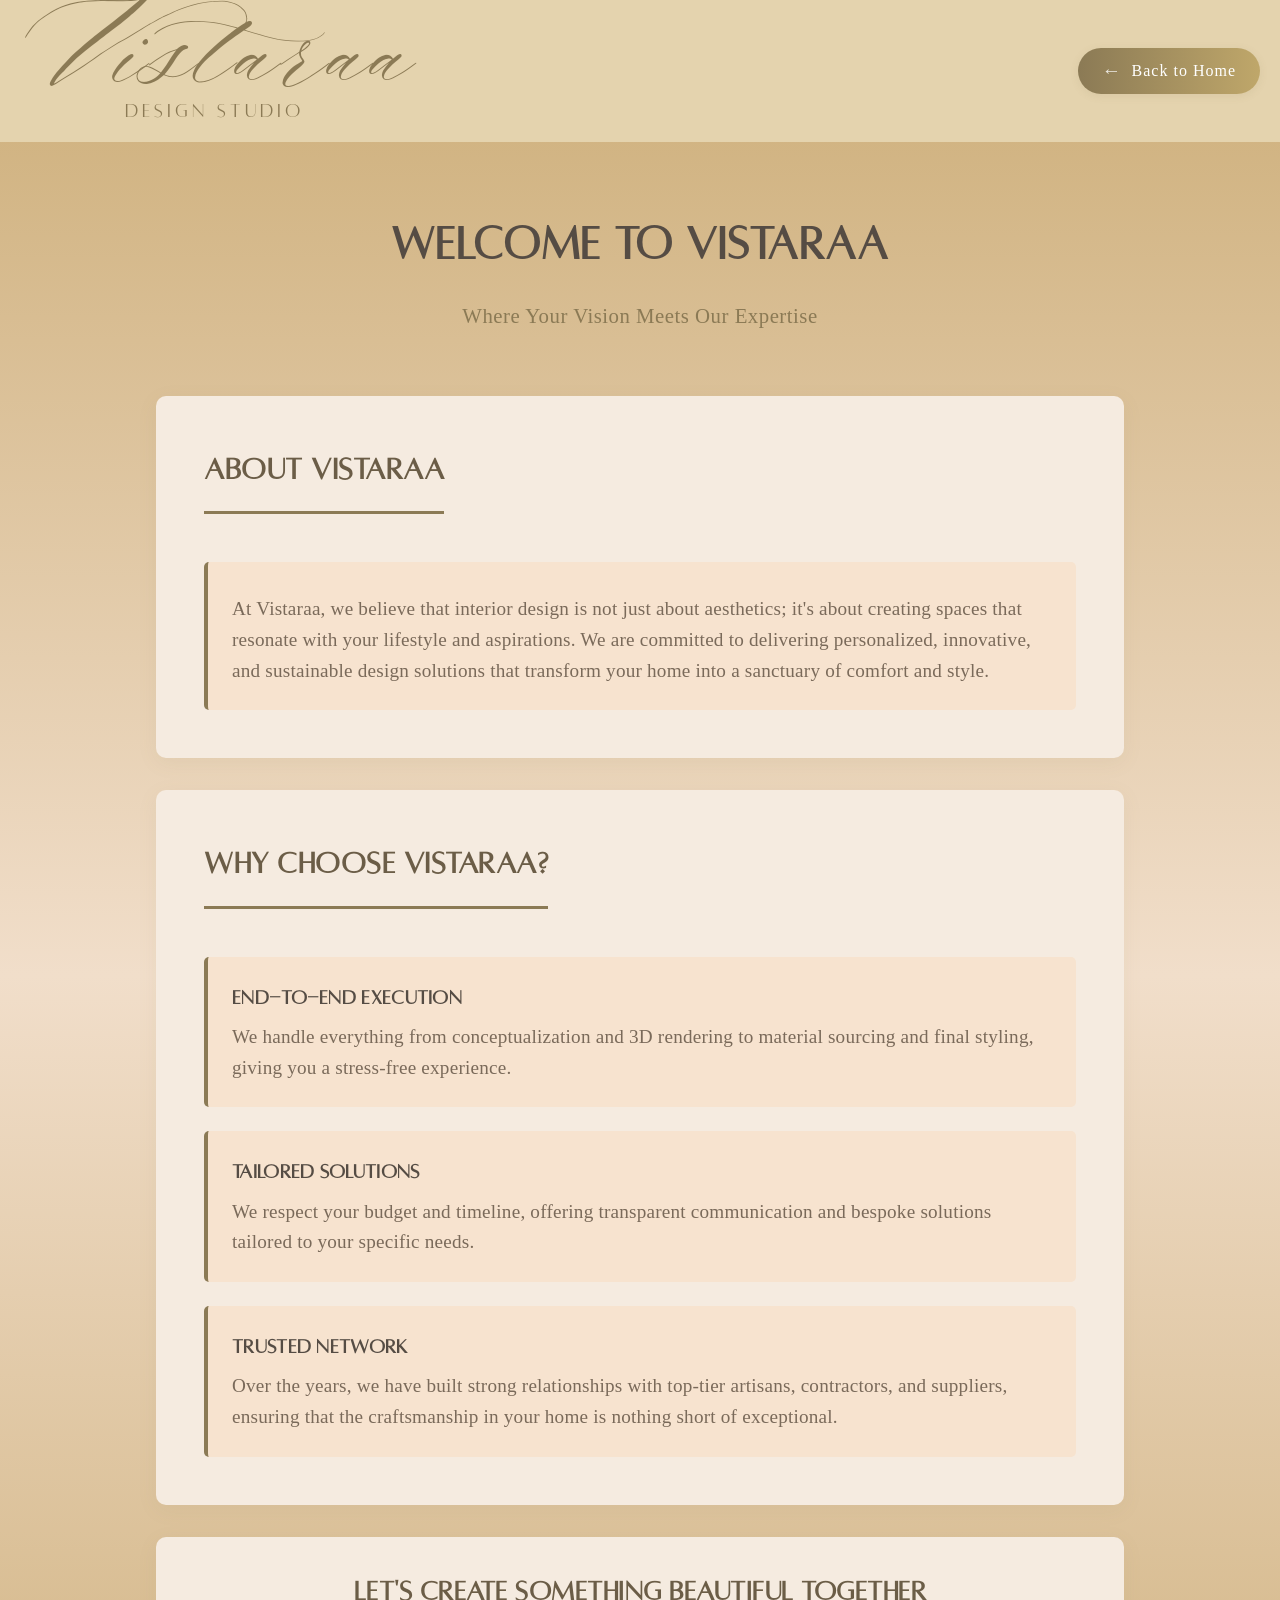
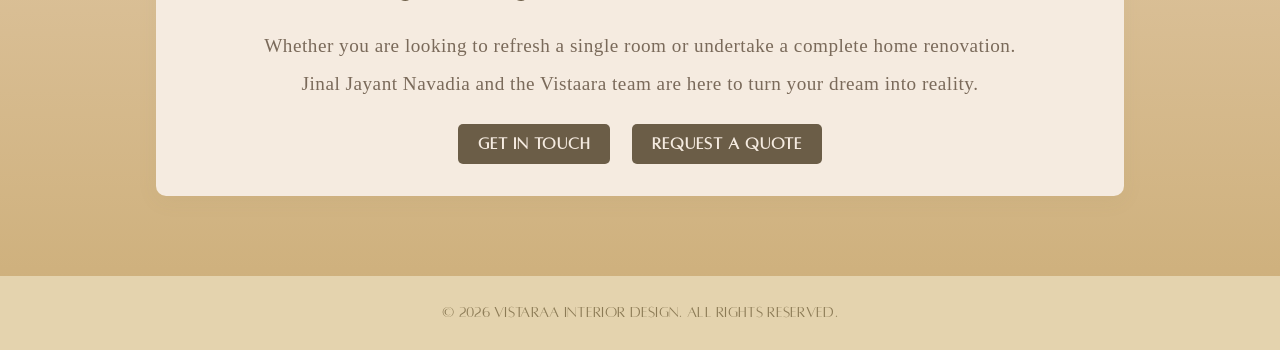
==== about.html @ bfc5ce41 "Add files via upload" ====
<!DOCTYPE html>
<html lang="en">
<head>
    <meta charset="UTF-8">
    <meta name="viewport" content="width=device-width, initial-scale=1.0">
    <title>About Us - Vistaraa Interior Design</title>
    <link rel="stylesheet" href="about-style.css">
</head>
<body>
    <!-- Navigation -->
    <header>
        <div class="logo-container">
            <h1 class="logo-main-text">Vistaraa</h1>
            <p class="logo-sub-text">Design Studio</p>
        </div>
        <nav>
            <a href="index.html" class="back-btn">Back to Home</a>
        </nav>
    </header>

    <!-- Hero Section -->
    <div class="hero">
        <h1>Welcome to Vistaraa</h1>
        <p class="tagline">Where Your Vision Meets Our Expertise</p>
    </div>

    <!-- Main Content -->
    <div class="container">

        <!-- About Section -->
        <div class="section">
            <h2>About Vistaraa</h2>
            <div class="philosophy-list">
                <div class="philosophy-item">
                    <p>At Vistaraa, we believe that interior design is not just about aesthetics; it's about creating
                        spaces that resonate with your lifestyle and aspirations. We are committed to delivering
                        personalized, innovative, and sustainable design solutions that transform your home into a
                        sanctuary of comfort and style.</p>
                </div>
            </div>
        </div>

        <!-- Why Choose Section -->
        <div class="section">
            <h2>Why Choose Vistaraa?</h2>
            <div class="philosophy-list">
                <div class="philosophy-item">
                    <strong>End-to-End Execution</strong>
                    <p>We handle everything from conceptualization and 3D rendering to material sourcing and final
                        styling, giving you a stress-free experience.</p>
                </div>
                <div class="philosophy-item">
                    <strong>Tailored Solutions</strong>
                    <p>We respect your budget and timeline, offering transparent communication and bespoke solutions
                        tailored to your specific needs.</p>
                </div>
                <div class="philosophy-item">
                    <strong>Trusted Network</strong>
                    <p>Over the years, we have built strong relationships with top-tier artisans, contractors, and
                        suppliers, ensuring that the craftsmanship in your home is nothing short of exceptional.</p>
                </div>
            </div>
        </div>

        <!-- CTA Section -->
        <div class="cta-section">
            <h2>Let's Create Something Beautiful Together</h2>
            <p>Whether you are looking to refresh a single room or undertake a complete home renovation.</p>
            <p>Jinal Jayant Navadia and the Vistaara team are here to turn your dream into reality.</p>
            <button class="cta-btn" onclick="alert('Contact us at: vistaraadesignstudio@gmail.com')">Get in Touch</button>
            <button class="cta-btn" onclick="window.location.href='GET_A_QUOTE.html'">Request a Quote</button>
        </div>

    </div>

    <!-- Footer -->
    <div class="footer">
        <h3>&copy; 2026 Vistaraa Interior Design. All rights reserved.</h3>
    </div>

    <script>
        document.addEventListener('DOMContentLoaded', function () {
            const items = document.querySelectorAll('.philosophy-item');
            items.forEach(item => {
                item.addEventListener('click', function () {
                    this.style.transform = 'scale(1.02)';
                    setTimeout(() => {
                        this.style.transition = 'transform 0.3s ease';
                        this.style.transform = 'translateX(5px)';
                    }, 100);
                });
            });
        });
    </script>
</body>
</html>
---- about-style.css ----
/* =========================================
   GLOBAL FONTS
   ========================================= */
@font-face {
    font-family: 'VistaaraCursive';
    src: url('./Slight-Regular.otf') format('opentype');
    font-weight: normal;
    font-style: normal;
}
@font-face {
    font-family: 'VistaaraClean';
    src: url('./alta-regular.otf') format('opentype');
    font-weight: normal;
    font-style: normal;
}

/* =========================================
   RESET & BASE
   ========================================= */
* {
    margin: 0;
    padding: 0;
    box-sizing: border-box;
}

body {
    line-height: 1.6;
    letter-spacing: 0.5px;
    scroll-behavior: smooth;
    background: linear-gradient(180deg, #ccad77 0%, #f1deca 50%, #ccad77 100%);
}

h1, h2 {
    font-family: 'VistaaraClean';
    letter-spacing: 2px;
}

/* =========================================
   HEADER
   ========================================= */
header {
    display: flex;
    font-size: 15px;
    background-color: #e4d3ae;
    justify-content: space-between;
    align-items: center;
    padding: 0;
    flex-wrap: wrap;
}

.logo-container {
    text-align: left;
    padding: 15px 25px;
    flex: 1;
    min-width: 200px;
}

.logo-main-text {
    font-family: 'VistaaraCursive';
    font-size: clamp(48px, 8vw, 80px);
    color: #8b7a55;
    margin: 0;
    font-weight: 500;
    line-height: 1;
    letter-spacing: 2px;
}

.logo-sub-text {
    font-family: 'VistaaraClean';
    font-size: clamp(12px, 2vw, 20px);
    color: #8b7a55;
    text-transform: uppercase;
    letter-spacing: 4px;
    padding-left: clamp(40px, 8vw, 100px);
}

/* =========================================
   NAV
   ========================================= */
nav {
    text-align: right;
    padding: 10px 20px;
    flex-shrink: 0;
}

nav a {
    color: #8b7a55;
    padding: 10px 5px;
    display: inline-block;
    text-decoration: none;
    letter-spacing: 1px;
}

nav a:hover {
    text-decoration: underline;
}

.back-btn {
    display: inline-flex;
    align-items: center;
    justify-content: center;
    padding: 0.5rem 1.5rem;
    background: linear-gradient(90deg, #8b7a55 0%, #bfa76a 100%);
    color: #fff;
    text-decoration: none;
    border-radius: 30px;
    font-weight: 500;
    font-size: 1rem;
    border: none;
    box-shadow: 0 2px 8px rgba(139, 122, 85, 0.12);
    transition: background 0.3s, box-shadow 0.3s, transform 0.2s;
    letter-spacing: 1px;
    white-space: nowrap;
}

.back-btn:hover {
    background: linear-gradient(90deg, #bfa76a 0%, #8b7a55 100%);
    box-shadow: 0 6px 18px rgba(139, 122, 85, 0.18);
    transform: translateY(-2px) scale(1.04);
}

.back-btn::before {
    content: '←';
    font-size: 1.2em;
    margin-right: 0.5em;
    opacity: 0.8;
}

/* =========================================
   HERO
   ========================================= */
.hero {
    color: #554c44;
    padding: 4rem 2rem 1rem 2rem;
    text-align: center;
    animation: slideDown 0.8s ease;
}

@keyframes slideDown {
    from { opacity: 0; transform: translateY(-20px); }
    to   { opacity: 1; transform: translateY(0); }
}

.hero h1 {
    font-size: clamp(1.8rem, 5vw, 3rem);
    margin-bottom: 1rem;
    font-weight: 700;
    letter-spacing: 1px;
}

.hero .tagline {
    font-size: clamp(1rem, 2.5vw, 1.3rem);
    color: #8b7a55;
    margin-top: 1rem;
    margin-bottom: 2rem;
    font-weight: 300;
    letter-spacing: 0.5px;
    text-align: center;
}

/* =========================================
   MAIN CONTAINER
   ========================================= */
.container {
    max-width: 1000px;
    margin: 1rem auto 3rem auto;
    padding: 0 1rem 2rem;
    font-family: 'Times New Roman', Times, serif;
}

/* =========================================
   SECTIONS
   ========================================= */
.section {
    background: #f5ebe0;
    padding: clamp(1.5rem, 4vw, 3rem);
    margin-bottom: 2rem;
    border-radius: 10px;
    box-shadow: 0 5px 20px rgba(139, 122, 85, 0.08);
    animation: fadeInUp 0.6s ease forwards;
    opacity: 0;
}

.section:nth-child(1) { animation-delay: 0.2s; }
.section:nth-child(2) { animation-delay: 0.4s; }
.section:nth-child(3) { animation-delay: 0.6s; }
.section:nth-child(4) { animation-delay: 0.8s; }

@keyframes fadeInUp {
    from { opacity: 0; transform: translateY(30px); }
    to   { opacity: 1; transform: translateY(0); }
}

.section h2 {
    font-size: clamp(1.4rem, 3.5vw, 2rem);
    color: #6b5d47;
    margin-bottom: 1.5rem;
    padding-bottom: 1rem;
    border-bottom: 3px solid #8b7a55;
    display: inline-block;
    letter-spacing: 0.5px;
}

.section h3 {
    font-size: 1.3rem;
    color: #8b7a55;
    margin-top: 1.5rem;
    margin-bottom: 0.8rem;
}

/* =========================================
   PHILOSOPHY ITEMS
   ========================================= */
.philosophy-list {
    display: grid;
    gap: 1.5rem;
    margin-top: 1.5rem;
}

.philosophy-item {
    padding: 1.5rem;
    background: #f7e3cf;
    border-left: 4px solid #8b7a55;
    border-radius: 5px;
    transition: all 0.3s ease;
    cursor: pointer;
}

.philosophy-item:hover {
    background: #f3ede3;
    transform: translateX(5px);
    box-shadow: 0 5px 15px rgba(139, 122, 85, 0.2);
}

.philosophy-item strong {
    color: #554c44;
    font-size: clamp(1rem, 2.5vw, 1.3rem);
    letter-spacing: 0.3px;
    font-family: 'VistaaraClean';
}

.philosophy-item p {
    margin-top: 0.5rem;
    color: #7a6a5a;
    font-size: clamp(0.95rem, 2vw, 1.2rem);
    letter-spacing: 0.2px;
}

/* =========================================
   CTA SECTION
   ========================================= */
.cta-section {
    text-align: center;
    padding: clamp(1.5rem, 4vw, 2rem);
    background: #f5ebe0;
    border-radius: 10px;
    color: #7a6a5a;
    box-shadow: 0 5px 20px rgba(139, 122, 85, 0.08);
    font-size: clamp(1rem, 2.5vw, 1.2rem);
}

.cta-section h2 {
    font-size: clamp(1.3rem, 3vw, 1.8rem);
    color: #6b5d47;
    margin-bottom: 1rem;
    border: none;
    display: block;
    letter-spacing: 0.5px;
}

.cta-section p {
    margin-bottom: 0.5rem;
}

.cta-btn {
    font-family: 'VistaaraClean';
    display: inline-block;
    padding: 10px 20px;
    background: #6b5d47;
    color: #f5ebe0;
    text-decoration: none;
    border-radius: 5px;
    font-weight: 600;
    font-size: clamp(0.9rem, 2vw, 1.1rem);
    transition: all 0.3s ease;
    border: none;
    cursor: pointer;
    letter-spacing: 1px;
    margin: 1rem 0.5rem 0;
}

.cta-btn:hover {
    transform: translateY(-3px);
    box-shadow: 0 5px 15px rgba(139, 122, 85, 0.2);
}

/* =========================================
   FOOTER
   ========================================= */
.footer {
    background-color: #e4d3ae;
    color: #8b7a55;
    text-align: center;
    letter-spacing: 0.3px;
    padding: 1.5rem;
    font-family: 'VistaaraClean';
}

.footer h3 {
    font-size: clamp(0.75rem, 2vw, 1rem);
    font-weight: normal;
}

/* =========================================
   MOBILE — up to 800px
   ========================================= */
@media (max-width: 800px) {
    header {
        flex-direction: column;
        align-items: flex-start;
    }

    nav {
        width: 100%;
        text-align: left;
        padding: 0 15px 12px 15px;
    }

    .back-btn {
        font-size: 0.9rem;
        padding: 0.4rem 1.1rem;
    }

    .philosophy-item:hover {
        transform: none; /* avoids awkward sideways shift on touch */
    }

    .cta-btn {
        display: block;
        width: 100%;
        margin: 0.75rem 0 0;
    }
}

@media (max-width: 480px) {
    .hero {
        padding: 2rem 1rem 0.5rem;
    }

    .container {
        padding: 0 0.75rem 1.5rem;
    }
}
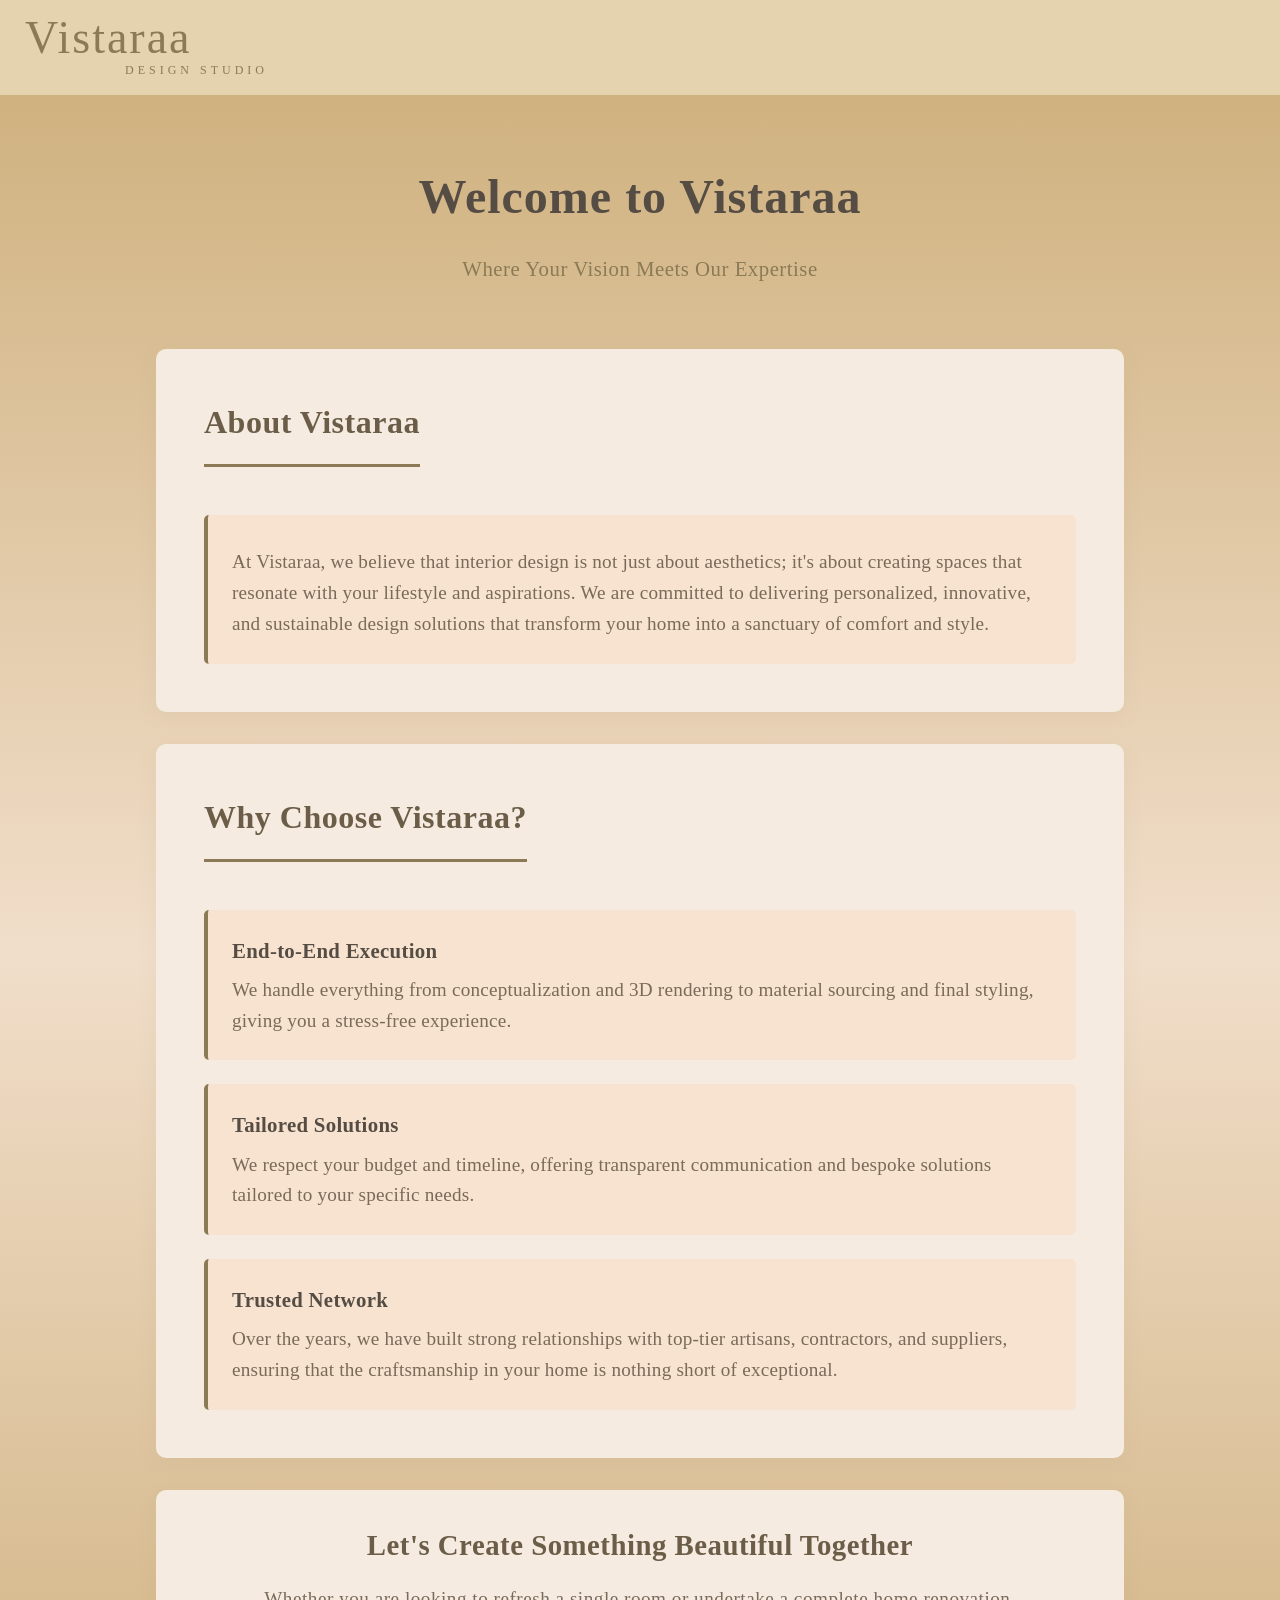
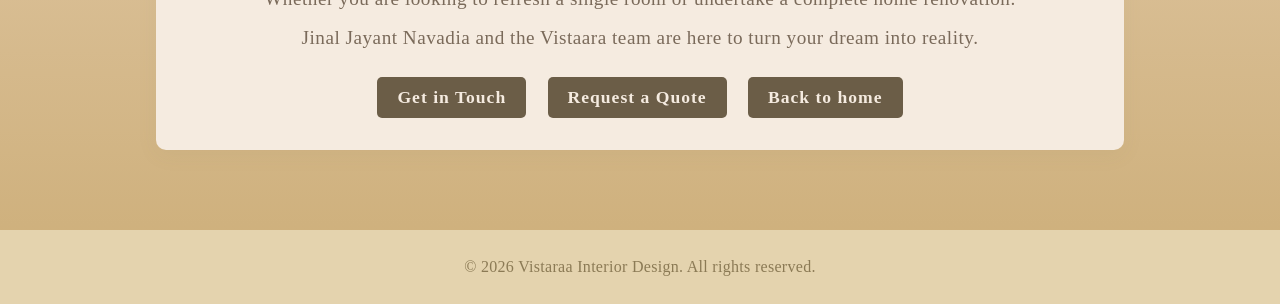
==== commit e3e17d98: "Add files via upload" ====
--- a/about.html
+++ b/about.html
@@ -13,9 +13,6 @@
             <h1 class="logo-main-text">Vistaraa</h1>
             <p class="logo-sub-text">Design Studio</p>
         </div>
-        <nav>
-            <a href="index.html" class="back-btn">Back to Home</a>
-        </nav>
     </header>
 
     <!-- Hero Section -->
@@ -69,6 +66,7 @@
             <p>Jinal Jayant Navadia and the Vistaara team are here to turn your dream into reality.</p>
             <button class="cta-btn" onclick="alert('Contact us at: vistaraadesignstudio@gmail.com')">Get in Touch</button>
             <button class="cta-btn" onclick="window.location.href='GET_A_QUOTE.html'">Request a Quote</button>
+            <button class="cta-btn" onclick="window.location.href='index.html'">Back to home</button>
         </div>
 
     </div>
--- a/about-style.css
+++ b/about-style.css
@@ -3,13 +3,13 @@
    ========================================= */
 @font-face {
     font-family: 'VistaaraCursive';
-    src: url('./Slight-Regular.otf') format('opentype');
+    src: url('./fonts/Slight-Regular.otf') format('opentype');
     font-weight: normal;
     font-style: normal;
 }
 @font-face {
     font-family: 'VistaaraClean';
-    src: url('./alta-regular.otf') format('opentype');
+    src: url('./fonts/alta-regular.otf') format('opentype');
     font-weight: normal;
     font-style: normal;
 }
@@ -57,7 +57,7 @@
 
 .logo-main-text {
     font-family: 'VistaaraCursive';
-    font-size: clamp(48px, 8vw, 80px);
+    font-size: clamp(36px, 6vw, 46px);
     color: #8b7a55;
     margin: 0;
     font-weight: 500;
@@ -67,7 +67,7 @@
 
 .logo-sub-text {
     font-family: 'VistaaraClean';
-    font-size: clamp(12px, 2vw, 20px);
+    font-size: clamp(10px, 1.5vw, 12px);
     color: #8b7a55;
     text-transform: uppercase;
     letter-spacing: 4px;
